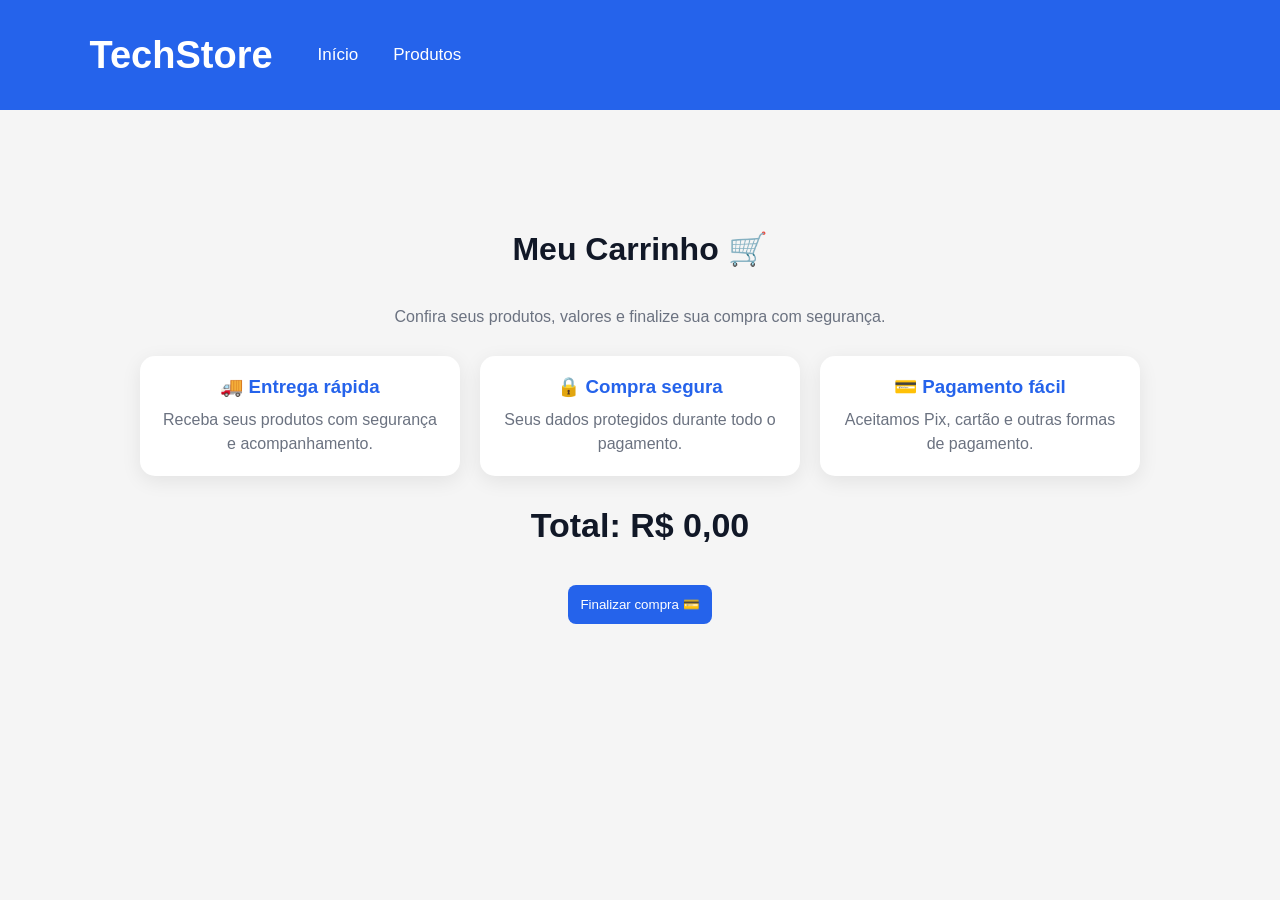
==== carrinho.html @ cd8a2f81 "Atualização do projeto TechStore" ====
<!DOCTYPE html>
<html lang="pt-BR">

<head>

<meta charset="UTF-8">
<meta name="viewport" content="width=device-width, initial-scale=1.0">

<title>Carrinho | TechStore</title>

<link rel="stylesheet" href="style.css">

</head>


<body>


<header class="header">

    <div class="logo">
        <a href="index.html">TechStore</a>
    </div>


    <nav class="menu">

        <ul>

            <li>
                <a href="index.html">
                    Início
                </a>
            </li>


            <li>
                <a href="produto.html">
                    Produtos
                </a>
            </li>

        </ul>

    </nav>

</header>



<section class="produtos">


    <div class="titulo-secao">

        <h2>Meu Carrinho 🛒</h2>

        <p>
            Confira seus produtos, valores e finalize sua compra com segurança.
        </p>

    </div>



    <div class="beneficios-carrinho">


        <div class="beneficio-card">

            <h3>🚚 Entrega rápida</h3>

            <p>
                Receba seus produtos com segurança e acompanhamento.
            </p>

        </div>



        <div class="beneficio-card">

            <h3>🔒 Compra segura</h3>

            <p>
                Seus dados protegidos durante todo o pagamento.
            </p>

        </div>



        <div class="beneficio-card">

            <h3>💳 Pagamento fácil</h3>

            <p>
                Aceitamos Pix, cartão e outras formas de pagamento.
            </p>

        </div>


    </div>



    <div id="listaCarrinho"></div>



    <div class="resumo-compra">

        <h2 id="totalCompra"></h2>

        <button onclick="finalizarCompra()" class="comprar">

            Finalizar compra 💳

        </button>

    </div>


</section>



<script src="carrinho.js"></script>
<script src="usuario.js"></script>
<script src="contador.js"></script>


</body>

</html>
---- style.css ----
/* ===========================
   RESET
=========================== */

* {
    margin: 0;
    padding: 0;
    box-sizing: border-box;
}

body {
    font-family: 'Poppins', sans-serif;
    background: #f5f5f5;
    color: #111827;
}

/* ===========================
   HEADER
=========================== */

.header {

    width: 100%;
    height: 110px;

    background: #2563EB;

    display: flex;
    align-items: center;

    padding: 0 7%;

    gap: 45px;

}


/* LOGO */

.logo a {

    color: white;

    text-decoration: none;

    font-size: 38px;

    font-weight: 700;

}


/* PESQUISA */

.search-box {

    width: 420px;

    height: 45px;

    display: flex;

    background: white;

    border-radius: 10px;

    overflow: hidden;

}


.search-box input {

    flex: 1;

    border: none;

    outline: none;

    padding: 0 18px;

    font-size: 16px;

}


.search-box button {

    width: 60px;

    border: none;

    background: #111827;

    color: white;

    font-size: 18px;

    cursor: pointer;

}


/* MENU */

.menu ul {

    display: flex;

    gap: 35px;

    list-style: none;

}


.menu a {

    color: white;

    text-decoration: none;

    font-size: 17px;

    font-weight: 500;

}


/* AÇÕES */

.acoes {

    display: flex;

    align-items: center;

    gap: 28px;

}


.acoes a {

    color: white;

    font-size: 26px;

}

.acoes a:hover {
    transform: scale(1.1);
}

#contadorCarrinho {
    position: absolute;
    top: -8px;
    right: -10px;

    width: 18px;
    height: 18px;

    background: #ef4444;
    color: white;

    border-radius: 50%;

    display: flex;
    justify-content: center;
    align-items: center;

    font-size: 11px;
    font-weight: bold;
}

/* ===========================
   BANNER
=========================== */

.banner {
    height: 500px;

    display: flex;
    align-items: center;
    justify-content: space-between;

    padding: 0 8%;

    background: linear-gradient(135deg, #2563EB, #111827);
    color: white;
}


.banner-text {
    max-width: 600px;
}


.banner span {
    font-size: 18px;
    font-weight: 500;
}


.banner h2 {
    font-size: 55px;
    margin: 20px 0;
}


.banner p {
    font-size: 20px;
    margin-bottom: 30px;
    line-height: 1.6;
}


.btn-banner {

    display: inline-block;

    background: #22C55E;

    color: white;

    padding: 15px 35px;

    border-radius: 8px;

    font-size: 18px;

    text-decoration: none;

    cursor: pointer;

    transition: .3s;
}


.btn-banner:hover {

    transform: scale(1.05);

}


/* IMAGEM DO BANNER */

.hero-image {

    width: 45%;

    display: flex;

    justify-content: center;

    align-items: center;

}


.hero-image img {

    width: 380px;

}


/* ===========================
   CATEGORIAS
=========================== */

.categorias {
    padding: 70px 8%;
}

.categorias h2 {
    text-align: center;
    margin-bottom: 40px;
    font-size: 34px;
}

.cards-categorias {
    display: flex;
    justify-content: center;
    align-items: center;
    gap: 25px;
}

.categoria {
    width: 280px;
    height: 190px;

    background: white;

    padding: 40px;

    text-align: center;

    border-radius: 12px;

    box-shadow: 0 5px 20px rgba(0,0,0,.08);

    font-size: 42px;

    transition: .3s;
}

.categoria:hover {
    transform: translateY(-8px);
}

.categoria h3 {
    margin-top: 20px;
    font-size: 20px;
}

/* ===========================
   PRODUTOS
=========================== */

.produtos {
    padding: 70px 8%;
}

.produtos h2 {
    text-align: center;
    margin-bottom: 40px;
    font-size: 34px;
}

.lista-produtos {
    display: grid;
    grid-template-columns: repeat(4, 1fr);
    gap: 25px;
}

.card {
    background: white;
    border-radius: 12px;
    padding: 20px;
    text-align: center;

    box-shadow: 0 5px 20px rgba(0,0,0,.08);

    transition: .3s;
}

.card:hover {
    transform: translateY(-8px);
}

.card img {
    width: 100%;
    height: 200px;
    object-fit: contain;
}

.card h3 {
    margin: 15px 0;
}

.preco {
    color: #2563EB;
    font-size: 24px;
    font-weight: bold;
}

.card button {
    margin-top: 15px;
    width: 100%;
    padding: 12px;

    border: none;

    background: #2563EB;

    color: white;

    border-radius: 8px;

    cursor: pointer;

    transition: .3s;
}

.card button:hover {
    background: #1d4ed8;
}

/* ===========================
   FOOTER
=========================== */

footer {
    margin-top: 60px;
    background: #111827;
    color: white;
    text-align: center;
    padding: 25px;
}

.badge{
    position:absolute;
    top:15px;
    left:15px;

    background:#ef4444;
    color:white;

    padding:6px 12px;

    border-radius:20px;

    font-size:12px;
    font-weight:600;
}

.avaliacao{
    color:#f59e0b;
    margin:10px 0;
}

.acoes-card{
    display:flex;
    gap:10px;
    margin-top:20px;
}

.comprar{
    flex:1;

    background:#2563EB;
    color:white;

    border:none;

    padding:12px;

    border-radius:8px;

    cursor:pointer;

    transition:.3s;
}

.comprar:hover{
    background:#1d4ed8;
}

.favorito{
    width:50px;

    border:none;

    border-radius:8px;

    background:#f3f4f6;

    cursor:pointer;

    font-size:20px;

    transition:.3s;
}

.favorito:hover{
    background:#fee2e2;
}

.card{
    position:relative;
}

/* ===========================
   FORMULÁRIOS
=========================== */


.formulario-pagamento{

    width: 500px;
    margin: 40px auto;

    background: white;

    padding: 35px;

    border-radius: 15px;

    box-shadow: 0 8px 25px rgba(0,0,0,0.1);

    display: flex;

    flex-direction: column;

    gap: 15px;

}



.formulario-pagamento label{

    font-weight: 600;

    color: #111827;

}



.formulario-pagamento input,
.formulario-pagamento textarea,
.formulario-pagamento select{

    width: 100%;

    padding: 12px;

    border-radius: 8px;

    border: 1px solid #d1d5db;

    font-size: 14px;

    outline: none;

}



.formulario-pagamento input:focus,
.formulario-pagamento textarea:focus,
.formulario-pagamento select:focus{

    border-color: #2563eb;

}



.formulario-pagamento textarea{

    height: 120px;

    resize: none;

}




.formulario-pagamento button{

    margin-top: 15px;

    padding: 14px;

    border: none;

    border-radius: 10px;

    background: #2563eb;

    color:white;

    font-size:16px;

    font-weight:600;

    cursor:pointer;

    transition:.3s;

}



.formulario-pagamento button:hover{

    background:#1d4ed8;

}




/* TITULO DAS PAGINAS */


.titulo-secao{

    text-align:center;

    margin-top:50px;

}


.titulo-secao h2{

    font-size:32px;

    color:#111827;

}


.titulo-secao p{

    color:#6b7280;

    margin-top:10px;

}

/* CONTATO */


.contato-container{

    width:1100px;

    margin:40px auto;

    display:flex;

    gap:40px;

    align-items:flex-start;

}



.informacoes-contato{

    width:350px;

    display:flex;

    flex-direction:column;

    gap:20px;

}



.card-info{

    background:white;

    padding:25px;

    border-radius:15px;

    box-shadow:0 5px 20px rgba(0,0,0,.08);

}



.card-info h3{

    margin-bottom:10px;

    color:#2563eb;

}



.card-info p{

    color:#6b7280;

    line-height:1.6;

}

/* ===========================
   BENEFÍCIOS CARRINHO
=========================== */


.beneficios-carrinho{

    width:1000px;

    margin:30px auto;

    display:flex;

    gap:20px;

}



.beneficio-card{

    flex:1;

    background:white;

    padding:20px;

    border-radius:15px;

    box-shadow:0 5px 20px rgba(0,0,0,0.08);

    text-align:center;

}



.beneficio-card h3{

    color:#2563eb;

    margin-bottom:10px;

}



.beneficio-card p{

    color:#6b7280;

    line-height:1.5;

}




.resumo-compra{

    text-align:center;

    margin:30px;

}

/* ===========================
   CHECKOUT PAGAMENTO
=========================== */


.checkout-container{

    width:1000px;

    margin:40px auto;

    display:flex;

    gap:30px;

    align-items:flex-start;

}



.resumo-pedido{

    width:350px;

    background:white;

    padding:30px;

    border-radius:15px;

    box-shadow:0 5px 20px rgba(0,0,0,.08);

}



.resumo-pedido h3{

    color:#2563eb;

    margin-bottom:20px;

}



.linha-resumo{

    display:flex;

    justify-content:space-between;

    margin:20px 0;

    color:#6b7280;

}



.linha-resumo.total{

    border-top:1px solid #ddd;

    padding-top:20px;

    font-size:20px;

    color:#111827;

}



.checkout-container .formulario-pagamento{

    width:500px;

}



.formulario-pagamento h3{

    margin-bottom:15px;

}



.seguranca{

    width:1000px;

    margin:20px auto;

    padding:20px;

    background:#ecfdf5;

    border-radius:15px;

    text-align:center;

    color:#166534;

    font-weight:600;

}

.produto-resumo{

    display:flex;

    justify-content:space-between;

    align-items:center;

    padding:12px 0;

    border-bottom:1px solid #e5e7eb;

}

.produto-resumo:last-child{

    border-bottom:none;

}

.produto-resumo span{

    color:#374151;

}

.produto-resumo strong{

    color:#2563eb;

}

#contadorCarrinho{

    background:#ef4444;
    color:white;

    padding:2px 8px;

    border-radius:50%;

    font-size:12px;

    font-weight:bold;

    margin-left:5px;

    display:inline-block;

    min-width:20px;

    text-align:center;

}
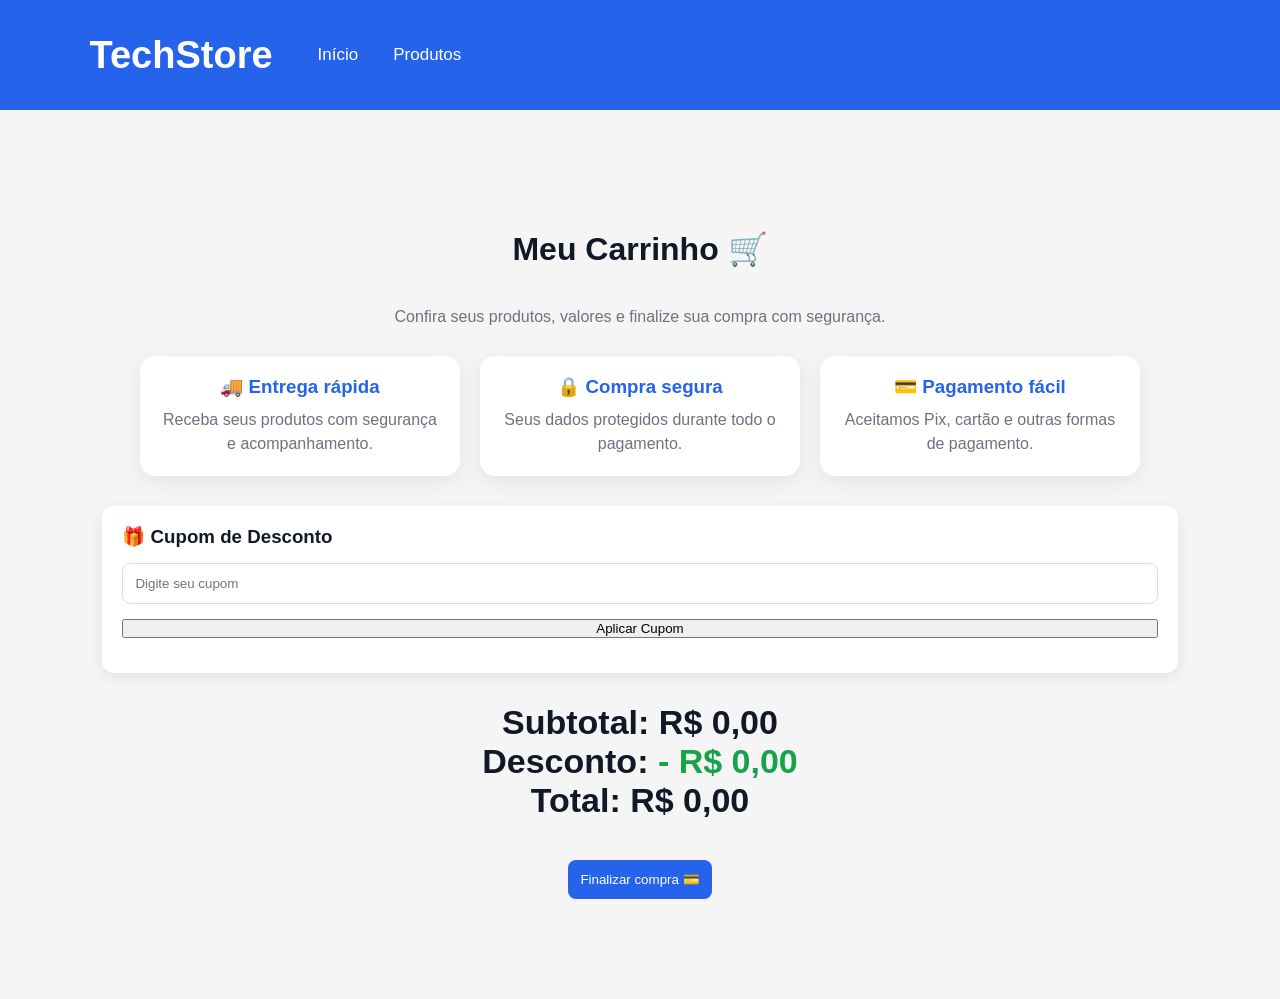
==== commit 1f96e9ca: "Atualizar todo o projeto E-commerce" ====
--- a/carrinho.html
+++ b/carrinho.html
@@ -35,7 +35,7 @@
 
 
             <li>
-                <a href="produto.html">
+                <a href="produtos.html">
                     Produtos
                 </a>
             </li>
@@ -107,7 +107,22 @@
 
     <div id="listaCarrinho"></div>
 
+    <div class="cupom">
 
+        <h3>🎁 Cupom de Desconto</h3>
+
+        <input 
+            type="text"
+            id="cupom"
+            placeholder="Digite seu cupom">
+
+        <button onclick="aplicaCupom()">
+            Aplicar Cupom
+        </button>    
+
+        <p id="mensagemCupom"></p>
+        
+    </div>
 
     <div class="resumo-compra">
 
@@ -126,9 +141,9 @@
 
 
 
+<script src="contador.js"></script>
 <script src="carrinho.js"></script>
 <script src="usuario.js"></script>
-<script src="contador.js"></script>
 
 
 </body>
--- a/style.css
+++ b/style.css
@@ -889,25 +889,447 @@
 
 }
 
+.carrinho{
+
+    position:relative;
+
+    color:white;
+
+    font-size:24px;
+
+    text-decoration:none;
+
+}
+
 #contadorCarrinho{
 
+    position:absolute;
+
+    top:-10px;
+
+    right:-10px;
+
     background:#ef4444;
+
     color:white;
 
-    padding:2px 8px;
+    width:20px;
+
+    height:20px;
 
     border-radius:50%;
 
-    font-size:12px;
+    display:flex;
+
+    justify-content:center;
+
+    align-items:center;
+
+    font-size:11px;
 
     font-weight:bold;
 
-    margin-left:5px;
-
-    display:inline-block;
-
-    min-width:20px;
-
-    text-align:center;
+}
+/* ===========================
+   LOGIN
+=========================== */
+
+.login-container {
+    min-height: 80vh;
+    display: flex;
+    justify-content: center;
+    align-items: center;
+    padding: 40px;
+}
+
+
+.login-box {
+    background: white;
+    width: 380px;
+    padding: 35px;
+    border-radius: 15px;
+    box-shadow: 0 8px 25px rgba(0,0,0,0.15);
+    text-align: center;
+}
+
+
+.login-box h2 {
+    font-size: 30px;
+    margin-bottom: 25px;
+    color: #2563EB;
+}
+
+
+.login-box input {
+    width: 100%;
+    padding: 14px;
+    margin-bottom: 15px;
+    border: 1px solid #ddd;
+    border-radius: 8px;
+    font-size: 15px;
+    outline: none;
+}
+
+
+.login-box input:focus {
+    border-color: #2563EB;
+}
+
+
+.login-box button {
+
+    width: 100%;
+    padding: 14px;
+
+    background: #2563EB;
+    color: white;
+
+    border: none;
+    border-radius: 8px;
+
+    font-size: 16px;
+    font-weight: bold;
+
+    cursor: pointer;
+
+    transition: 0.3s;
+}
+
+
+.login-box button:hover {
+
+    background: #1D4ED8;
+
+}
+
+
+.login-box p {
+
+    margin-top: 20px;
+    font-size: 14px;
+
+}
+
+
+.login-box a {
+
+    color: #2563EB;
+    text-decoration: none;
+    font-weight: bold;
+
+}
+
+
+.login-box a:hover {
+
+    text-decoration: underline;
+
+}
+
+/* ===========================
+   ÁREA DO USUÁRIO
+=========================== */
+
+#areaUsuario {
+    display: flex;
+    align-items: center;
+    gap: 15px;
+    margin-left: 20px;
+}
+
+
+#areaUsuario span {
+    color: white;
+    font-weight: 500;
+}
+
+
+#areaUsuario a {
+    color: white;
+    text-decoration: none;
+    font-weight: 500;
+}
+
+
+#areaUsuario button {
+    background: white;
+    color: #2563EB;
+    border: none;
+    padding: 8px 15px;
+    border-radius: 20px;
+    cursor: pointer;
+    font-weight: bold;
+    transition: 0.3s;
+}
+
+
+#areaUsuario button:hover {
+
+    background: #e5e7eb;
+
+}
+
+#areaUsuario a {
+    color: white;
+    text-decoration: none;
+    font-weight: 500;
+}
+
+#areaUsuario a:hover {
+    text-decoration: underline;
+}
+
+.quantidade{
+
+    display:flex;
+    align-items:center;
+    gap:15px;
+    margin:15px 0;
+
+}
+
+
+.quantidade button{
+
+    width:30px;
+    height:30px;
+    border:none;
+    border-radius:50%;
+    cursor:pointer;
+    background:#2563EB;
+    color:white;
+    font-size:18px;
+
+}
+
+
+.quantidade span{
+
+    font-size:18px;
+    font-weight:bold;
+
+}
+/* ===========================
+   HISTÓRICO DE PEDIDOS
+=========================== */
+
+.historico-pedidos{
+
+    margin-top:40px;
+
+}
+
+.historico-pedidos h2{
+
+    margin-bottom:20px;
+
+}
+
+.pedido{
+
+    background:#fff;
+    border-radius:10px;
+    padding:20px;
+    margin-bottom:20px;
+    box-shadow:0 4px 12px rgba(0,0,0,.1);
+
+}
+
+.pedido h3{
+
+    color:#2563EB;
+    margin-bottom:10px;
+
+}
+
+.pedido ul{
+
+    margin:15px 0;
+    padding-left:20px;
+
+}
+
+.pedido strong{
+
+    color:#16a34a;
+
+}
+
+.pagamento-box{
+
+    display:none;
+    margin-top:20px;
+    padding:20px;
+    background:#f8fafc;
+    border-radius:10px;
+    border:1px solid #ddd;
+
+}
+
+.qrcode{
+
+    width:180px;
+    display:block;
+    margin:20px auto;
+
+}
+
+.pagamento-box input,
+.pagamento-box textarea,
+.pagamento-box select{
+
+    width:100%;
+    padding:12px;
+    margin-top:10px;
+    border-radius:8px;
+    border:1px solid #ccc;
+
+}
+
+.linha-cartao{
+
+    display:flex;
+    gap:15px;
+
+}
+
+.pagamento-box button{
+
+    width:100%;
+    margin-top:15px;
+
+}
+
+/* ===========================
+   MINHA CONTA
+=========================== */
+
+.minha-conta{
+
+    max-width:900px;
+    margin:50px auto;
+    background:#fff;
+    border-radius:15px;
+    padding:40px;
+    box-shadow:0 10px 30px rgba(0,0,0,.08);
+
+}
+
+.minha-conta h2{
+
+    color:#2563EB;
+    margin-bottom:25px;
+
+}
+
+.dados-usuario{
+
+    display:grid;
+    grid-template-columns:repeat(auto-fit,minmax(250px,1fr));
+    gap:20px;
+    margin-bottom:35px;
+
+}
+
+.dados-usuario p{
+
+    background:#f8fafc;
+    padding:18px;
+    border-radius:10px;
+    border-left:5px solid #2563EB;
+
+}
+
+.historico-pedidos{
+
+    margin-top:40px;
+
+}
+
+.pedido{
+
+    background:#f8fafc;
+    border-radius:12px;
+    padding:20px;
+    margin-bottom:20px;
+    border:1px solid #e5e7eb;
+    transition:.3s;
+
+}
+
+.pedido:hover{
+
+    transform:translateY(-4px);
+
+    box-shadow:0 8px 20px rgba(0,0,0,.1);
+
+}
+
+.pedido h3{
+
+    color:#2563EB;
+
+}
+
+.pedido ul{
+
+    margin:15px 0;
+    padding-left:20px;
+
+}
+
+.pedido strong{
+
+    color:#16a34a;
+
+}
+
+.minha-conta button{
+
+    margin-top:30px;
+    width:100%;
+
+}
+
+/* ===========================
+   CUPOM
+=========================== */
+
+.cupom{
+
+    background:#fff;
+    padding:20px;
+    border-radius:12px;
+    margin:30px 0;
+    box-shadow:0 4px 15px rgba(0,0,0,.08);
+
+}
+
+.cupom h3{
+
+    margin-bottom:15px;
+
+}
+
+.cupom input{
+
+    width:100%;
+    padding:12px;
+    border-radius:8px;
+    border:1px solid #ddd;
+    margin-bottom:15px;
+
+}
+
+.cupom button{
+
+    width:100%;
+
+}
+
+#mensagemCupom{
+
+    margin-top:15px;
+    font-weight:bold;
 
 }
